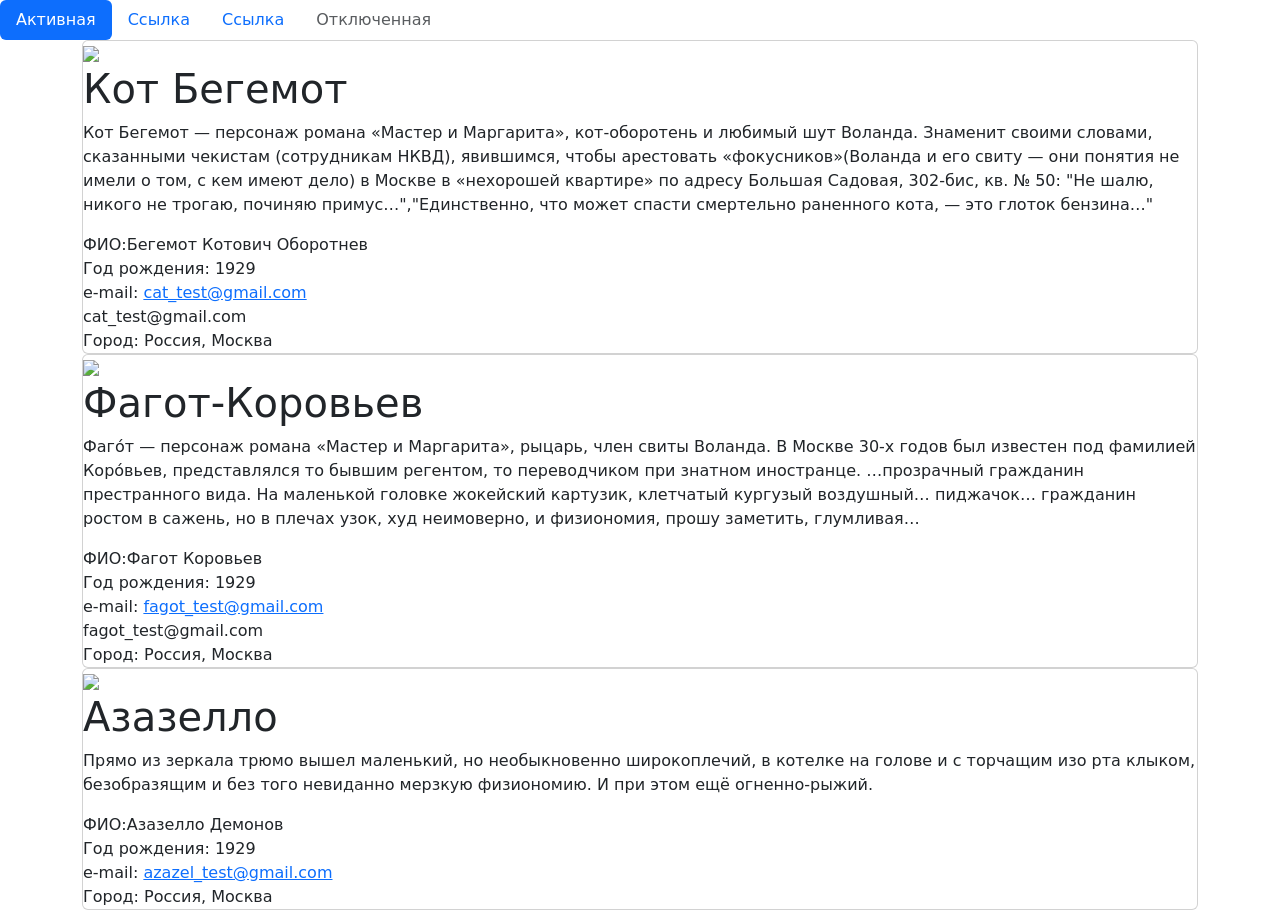
==== templates/index.html @ a6a3dfdb "Initial commit" ====
<!doctype html>
<html lang="en">
<head>
    <meta charset="UTF-8">
    <meta name="viewport"
          content="width=device-width, user-scalable=no, initial-scale=1.0, maximum-scale=1.0, minimum-scale=1.0">
    <meta http-equiv="X-UA-Compatible" content="ie=edge">
    <title>Второй сайт</title>
    <link rel="stylesheet" href="static/css/style.css">
    <link href="https://cdn.jsdelivr.net/npm/bootstrap@5.3.3/dist/css/bootstrap.min.css" rel="stylesheet" integrity="sha384-QWTKZyjpPEjISv5WaRU9OFeRpok6YctnYmDr5pNlyT2bRjXh0JMhjY6hW+ALEwIH" crossorigin="anonymous">
</head>
<body>
<ul class="nav nav-pills">
  <li class="nav-item">
    <a class="nav-link active" aria-current="page" href="#">Активная</a>
  </li>
  <li class="nav-item">
    <a class="nav-link" href="#">Ссылка</a>
  </li>
  <li class="nav-item">
    <a class="nav-link" href="#">Ссылка</a>
  </li>
  <li class="nav-item">
    <a class="nav-link disabled">Отключенная</a>
  </li>
</ul>

    <div class="container">
        <div class="card">
            <div class="photo">
                <img src="static/img/martynuk_kot_begemot_thumb.jpg">
            </div>
            <div class="info">
                <h1>Кот Бегемот</h1>
                <p>Кот Бегемот — персонаж романа «Мастер и Маргарита», кот-оборотень и любимый шут Воланда. Знаменит своими словами, сказанными чекистам (сотрудникам НКВД), явившимся, чтобы арестовать «фокусников»(Воланда и его свиту — они понятия не имели о том, с кем имеют дело) в Москве в «нехорошей квартире» по адресу Большая Садовая, 302-бис, кв. № 50: "Не шалю, никого не трогаю, починяю примус…","Единственно, что может спасти смертельно раненного кота, — это глоток бензина…"</p>
            </div>
                <div class="user_info">
                    <p1>ФИО:Бегемот Котович Оборотнев<br />
                    Год рождения: 1929<br />
                    e-mail: <a href="mailto:cat_test@gmail.com" class="email">cat_test@gmail.com</a><br />cat_test@gmail.com<br />
                    Город: Россия, Москва</p1>
                </div>
        </div>
        <div class="card">
            <div class="photo">
                <img src="static/img/the-master-and-margarita-abdulov-as-koroviev_65.jpg">
            </div>
            <div class="info">
                <h1>Фагот-Коровьев</h1>
                <p>Фаго́т — персонаж романа «Мастер и Маргарита», рыцарь, член свиты Воланда. В Москве 30-х годов был известен под фамилией Коро́вьев, представлялся то бывшим регентом, то переводчиком при знатном иностранце. …прозрачный гражданин престранного вида. На маленькой головке жокейский картузик, клетчатый кургузый воздушный… пиджачок… гражданин ростом в сажень, но в плечах узок, худ неимоверно, и физиономия, прошу заметить, глумливая…</p>
            </div>
                <div class="user_info">
                    <p1>ФИО:Фагот Коровьев<br />
                    Год рождения: 1929<br />
                    e-mail: <a href="mailto:fagot_test@gmail.com" class="email">fagot_test@gmail.com</a><br />fagot_test@gmail.com<br />
                    Город: Россия, Москва</p1>
                </div>
        </div>
         <div class="card">
            <div class="photo">
                <img src="static/img/a86c93e15fd4d01ca4af8bc719745163.jpg">
            </div>
             <div class="info">
                 <h1>Азазелло</h1>
                 <p>Прямо из зеркала трюмо вышел маленький, но необыкновенно широкоплечий, в котелке на голове и с торчащим изо рта клыком, безобразящим и без того невиданно мерзкую физиономию. И при этом ещё огненно-рыжий.</p>
             </div>
                 <div class="user_info">
                    <p1>ФИО:Азазелло Демонов<br />
                    Год рождения: 1929<br />
                    e-mail: <a href="mailto:azazel_test@gmail.com" class="email">azazel_test@gmail.com</a><br />
                    Город: Россия, Москва</p1>
                 </div>
        </div>
    </div>

<script src="https://cdn.jsdelivr.net/npm/bootstrap@5.3.3/dist/js/bootstrap.bundle.min.js" integrity="sha384-YvpcrYf0tY3lHB60NNkmXc5s9fDVZLESaAA55NDzOxhy9GkcIdslK1eN7N6jIeHz" crossorigin="anonymous"></script>
</body>
</html>
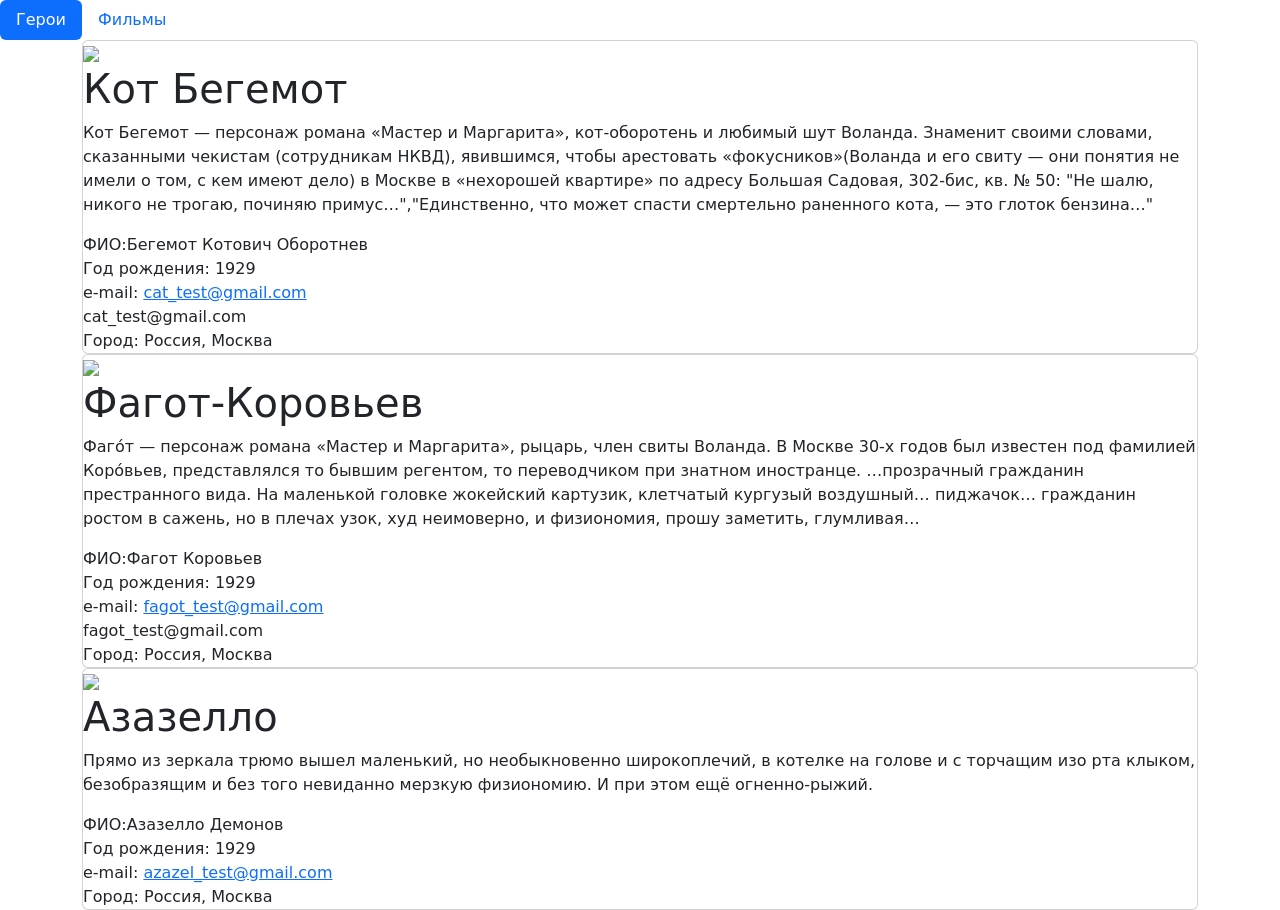
==== commit d13fb385: "Initial commit" ====
--- a/templates/index.html
+++ b/templates/index.html
@@ -12,16 +12,10 @@
 <body>
 <ul class="nav nav-pills">
   <li class="nav-item">
-    <a class="nav-link active" aria-current="page" href="#">Активная</a>
+    <a class="nav-link active" aria-current="page" href="#">Герои</a>
   </li>
   <li class="nav-item">
-    <a class="nav-link" href="#">Ссылка</a>
-  </li>
-  <li class="nav-item">
-    <a class="nav-link" href="#">Ссылка</a>
-  </li>
-  <li class="nav-item">
-    <a class="nav-link disabled">Отключенная</a>
+    <a class="nav-link" href="#">Фильмы</a>
   </li>
 </ul>
 
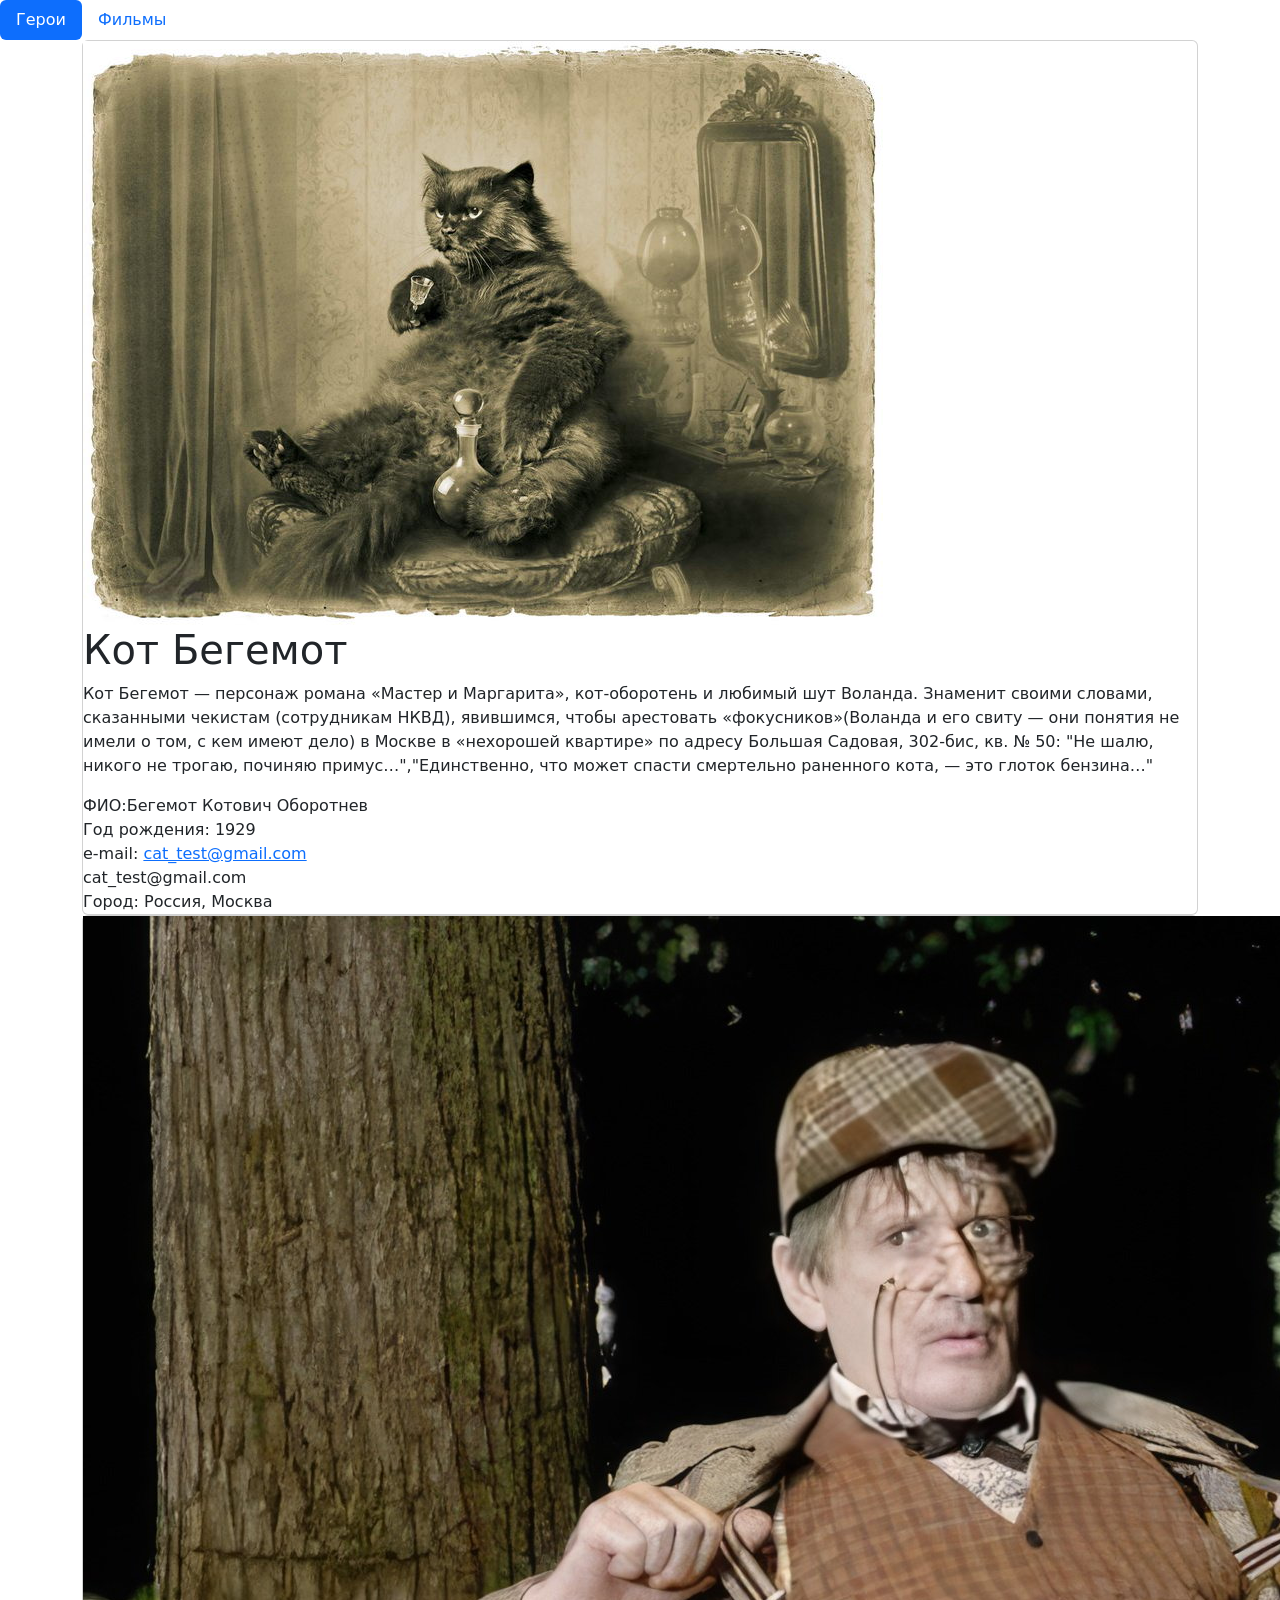
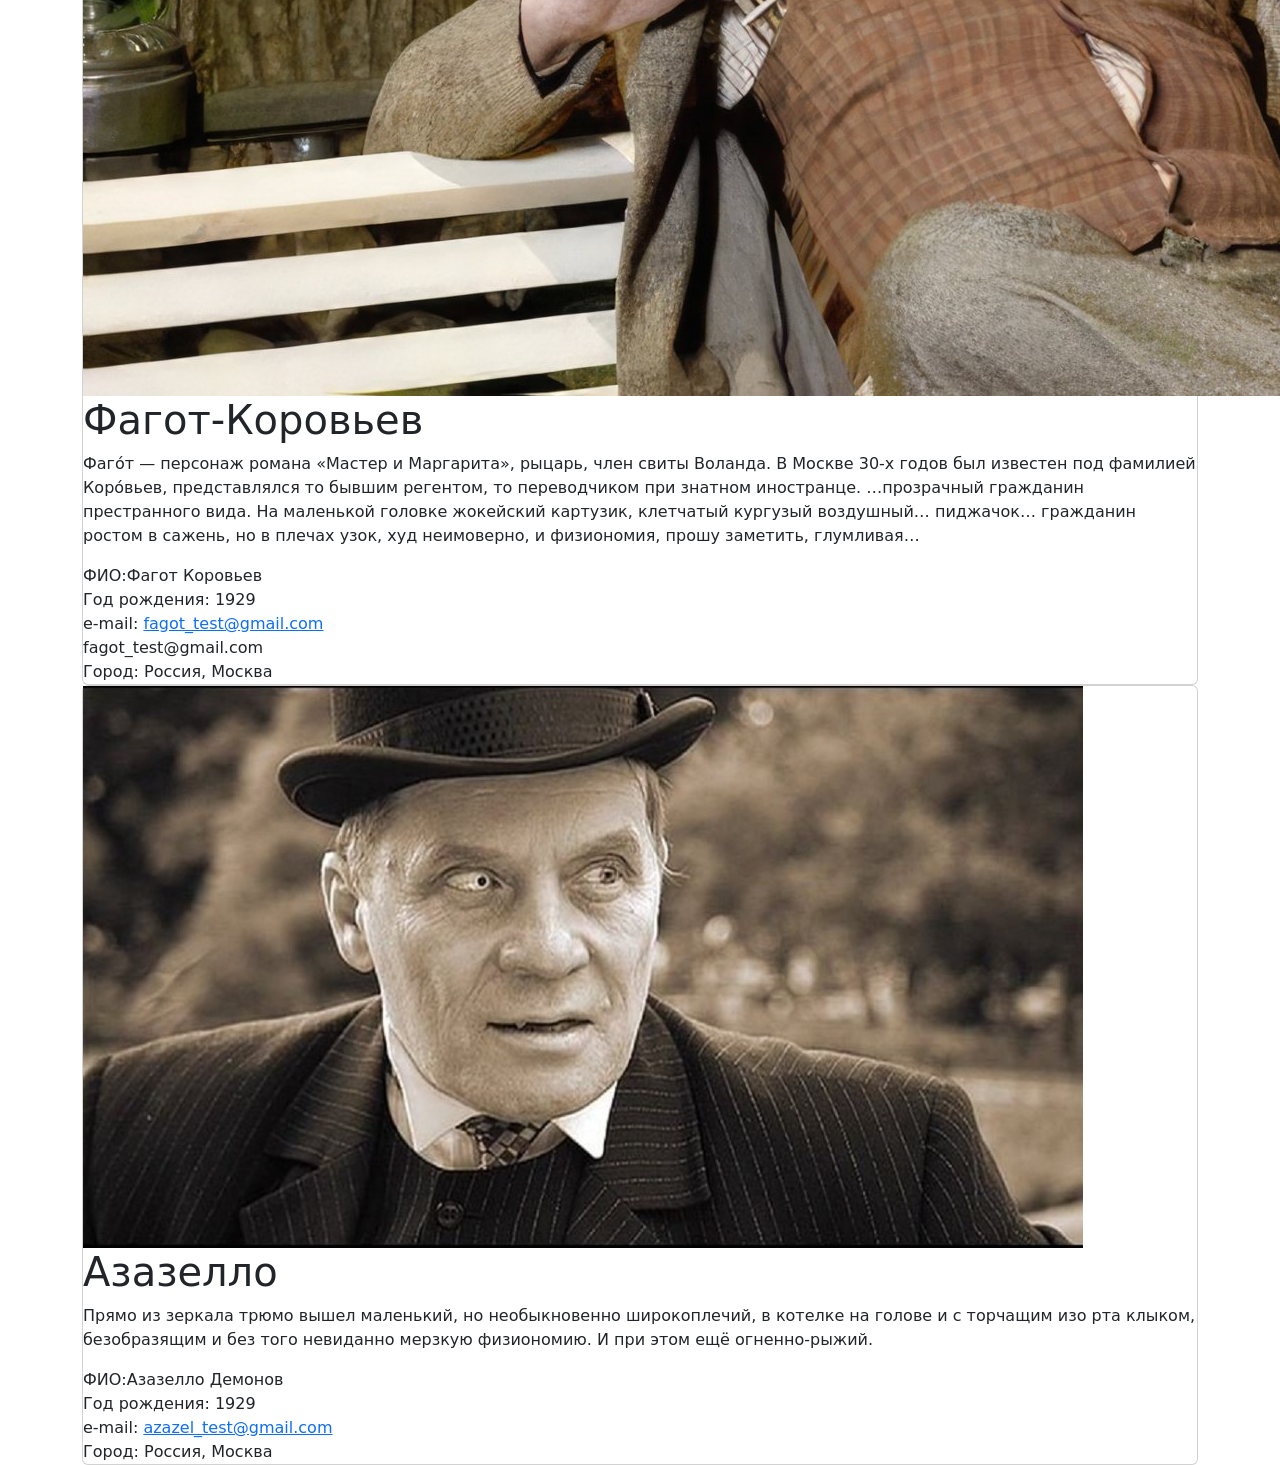
==== commit 0aeedb9f: "Initial commit" ====
--- a/templates/index.html
+++ b/templates/index.html
@@ -5,24 +5,24 @@
     <meta name="viewport"
           content="width=device-width, user-scalable=no, initial-scale=1.0, maximum-scale=1.0, minimum-scale=1.0">
     <meta http-equiv="X-UA-Compatible" content="ie=edge">
-    <title>Второй сайт</title>
-    <link rel="stylesheet" href="static/css/style.css">
+    <title>Персонажи</title>
+<!--    <link rel="stylesheet" href="../static/css/style.css">-->
     <link href="https://cdn.jsdelivr.net/npm/bootstrap@5.3.3/dist/css/bootstrap.min.css" rel="stylesheet" integrity="sha384-QWTKZyjpPEjISv5WaRU9OFeRpok6YctnYmDr5pNlyT2bRjXh0JMhjY6hW+ALEwIH" crossorigin="anonymous">
 </head>
 <body>
 <ul class="nav nav-pills">
   <li class="nav-item">
-    <a class="nav-link active" aria-current="page" href="#">Герои</a>
+    <a class="nav-link active" aria-current="page" href="/">Герои</a>
   </li>
   <li class="nav-item">
-    <a class="nav-link" href="#">Фильмы</a>
+    <a class="nav-link" href="/films/">Фильмы</a>
   </li>
 </ul>
 
     <div class="container">
         <div class="card">
             <div class="photo">
-                <img src="static/img/martynuk_kot_begemot_thumb.jpg">
+                <img src="../static/img/martynuk_kot_begemot_thumb.jpg">
             </div>
             <div class="info">
                 <h1>Кот Бегемот</h1>
@@ -37,7 +37,7 @@
         </div>
         <div class="card">
             <div class="photo">
-                <img src="static/img/the-master-and-margarita-abdulov-as-koroviev_65.jpg">
+                <img src="../static/img/the-master-and-margarita-abdulov-as-koroviev_65.jpg">
             </div>
             <div class="info">
                 <h1>Фагот-Коровьев</h1>
@@ -52,7 +52,7 @@
         </div>
          <div class="card">
             <div class="photo">
-                <img src="static/img/a86c93e15fd4d01ca4af8bc719745163.jpg">
+                <img src="../static/img/a86c93e15fd4d01ca4af8bc719745163.jpg">
             </div>
              <div class="info">
                  <h1>Азазелло</h1>
--- a/static/css/style.css
+++ b/static/css/style.css
@@ -0,0 +1,45 @@
+.container {
+    display: flex;
+    flex-wrap: wrap;
+    justify-content: left;
+    align-items: center;
+}
+.card{
+   width: 400px;
+   height: 750px;
+   background-color: burlywood;
+   border-radius: 60px;
+   margin: 15px;
+
+}
+.photo {
+   height: 35%;
+   padding: 20px;
+   horizontal-align: center;
+}
+.info {
+   height: 40%;
+   padding: 10px;
+}
+.user_info {
+   font-size: 18px;
+   font-weight: bold;
+   text-align: center;
+   vertical-align: middle;
+}
+img {
+   width: 100%;
+   horizontal-align: center;
+   justify-content: center;
+   border-radius: 40px;
+}
+
+.card:hover {
+   transform: scale(1.05);
+   box-shadow: 0 10px 20px rgba(0,0,0,1);
+   transition: 1s;
+   background-color: darkorange;
+}
+.email {
+ color: blue;
+}
